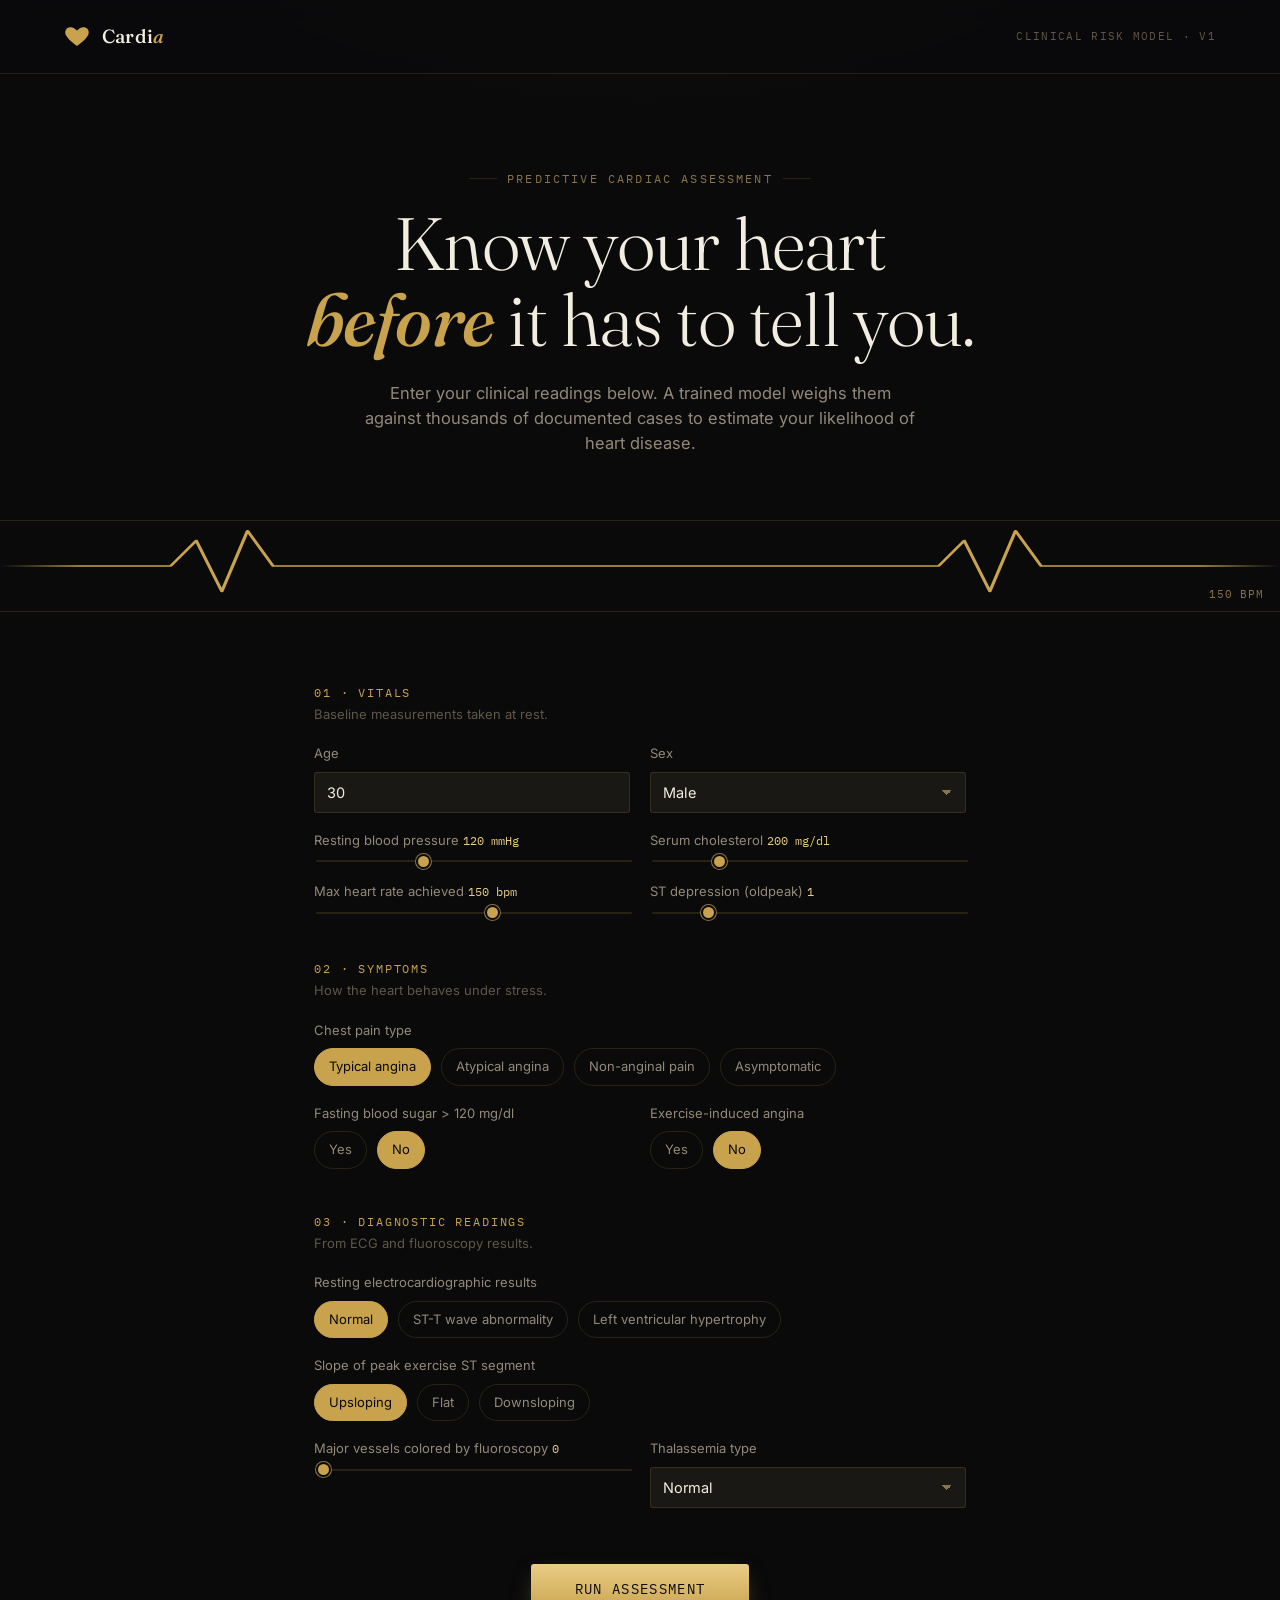
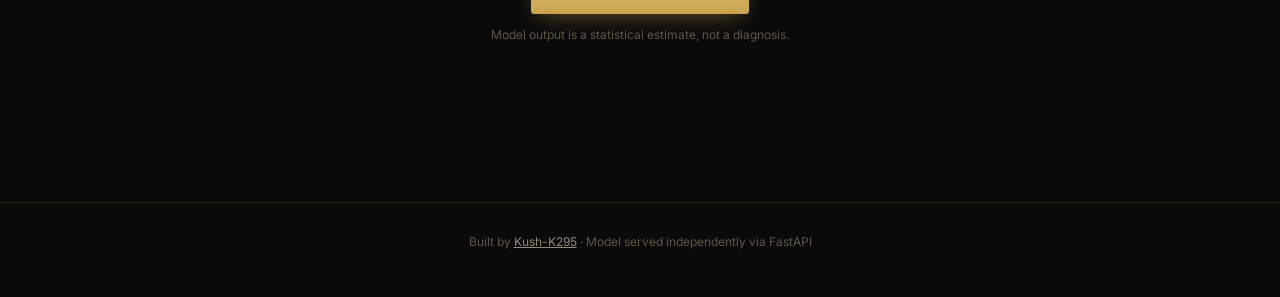
==== Heart_disease_ML_fullstack/Frontend2/index.html @ f75a144e "feat: decouple frontend into custom UI and add CORS middleware to backend API" ====
<!DOCTYPE html>
<html lang="en">
<head>
<meta charset="UTF-8">
<meta name="viewport" content="width=device-width, initial-scale=1.0">
<title>Cardia — Heart Disease Risk Assessment</title>
<link rel="preconnect" href="https://fonts.googleapis.com">
<link rel="preconnect" href="https://fonts.gstatic.com" crossorigin>
<link href="https://fonts.googleapis.com/css2?family=Fraunces:ital,opsz,wght@0,9..144,300;0,9..144,500;0,9..144,600;1,9..144,400&family=Inter:wght@400;500;600&family=IBM+Plex+Mono:wght@400;500&display=swap" rel="stylesheet">
<style>
  :root{
    --bg: #0a0a0b;
    --bg-elevated: #131210;
    --bg-card: #1a1814;
    --gold: #c8a24d;
    --gold-bright: #e9cd85;
    --gold-dim: #8a744a;
    --ink: #f2ede1;
    --ink-muted: #93897a;
    --ink-faint: #5f5748;
    --danger: #b7503f;
    --danger-glow: rgba(183, 80, 63, .35);
    --safe: #5b9678;
    --safe-glow: rgba(91, 150, 120, .35);
    --hairline: rgba(200, 162, 77, .16);
    --radius: 3px;
  }

  *{box-sizing: border-box;}
  html{scroll-behavior: smooth;}

  body{
    margin:0;
    background: var(--bg);
    background-image:
      radial-gradient(ellipse 900px 500px at 50% -10%, rgba(200,162,77,.07), transparent 60%);
    color: var(--ink);
    font-family: 'Inter', sans-serif;
    -webkit-font-smoothing: antialiased;
    line-height: 1.5;
  }

  ::selection{ background: var(--gold-dim); color: var(--bg); }

  a{ color: var(--gold); }

  /* ---------- NAV ---------- */
  nav{
    display:flex; align-items:center; justify-content:space-between;
    padding: 22px clamp(20px, 5vw, 64px);
    border-bottom: 1px solid var(--hairline);
    position: sticky; top:0; z-index: 50;
    background: rgba(10,10,11,.82);
    backdrop-filter: blur(10px);
  }
  .brand{ display:flex; align-items:center; gap:12px; }
  .brand-mark{
    width: 26px; height: 26px; position:relative;
    animation: heartbeat 2.4s ease-in-out infinite;
  }
  .brand-mark svg{ width:100%; height:100%; }
  .brand-name{
    font-family:'Fraunces', serif; font-weight:500; font-size: 19px;
    letter-spacing: .01em;
  }
  .brand-name em{ font-style: italic; color: var(--gold); }
  .nav-tag{
    font-family:'IBM Plex Mono', monospace; font-size: 11px;
    letter-spacing: .12em; text-transform: uppercase; color: var(--ink-faint);
  }
  @keyframes heartbeat{
    0%, 100%{ transform: scale(1); }
    18%{ transform: scale(1.16); }
    30%{ transform: scale(1); }
    42%{ transform: scale(1.08); }
    54%{ transform: scale(1); }
  }

  /* ---------- HERO ---------- */
  header.hero{
    padding: clamp(48px, 8vw, 96px) clamp(20px, 5vw, 64px) 0;
    max-width: 1080px; margin: 0 auto;
    text-align: center;
  }
  .eyebrow{
    font-family:'IBM Plex Mono', monospace; font-size: 12px; letter-spacing:.18em;
    text-transform: uppercase; color: var(--gold-dim); margin-bottom: 18px;
    display:flex; align-items:center; justify-content:center; gap: 10px;
  }
  .eyebrow::before, .eyebrow::after{ content:''; width: 28px; height:1px; background: var(--hairline); }
  h1{
    font-family:'Fraunces', serif; font-weight: 300; font-size: clamp(40px, 7vw, 74px);
    line-height: 1.04; margin: 0 0 22px; letter-spacing: -.01em;
  }
  h1 em{ font-style: italic; font-weight: 500; color: var(--gold); }
  .hero-sub{
    max-width: 560px; margin: 0 auto; color: var(--ink-muted); font-size: 16.5px;
  }

  /* ---------- ECG STRIP (signature element) ---------- */
  .ecg-strip{
    margin-top: clamp(40px, 6vw, 64px);
    height: 92px; overflow: hidden; position: relative;
    border-top: 1px solid var(--hairline); border-bottom: 1px solid var(--hairline);
  }
  .ecg-strip::before, .ecg-strip::after{
    content:''; position:absolute; top:0; bottom:0; width: 80px; z-index:2;
  }
  .ecg-strip::before{ left:0; background: linear-gradient(90deg, var(--bg), transparent); }
  .ecg-strip::after{ right:0; background: linear-gradient(270deg, var(--bg), transparent); }
  .ecg-track{
    display:flex; width: 200%; height:100%;
    animation: scrollECG 6s linear infinite;
  }
  .ecg-track.state-flat{ animation-duration: 9s; }
  .ecg-track.state-alarm{ animation-duration: 2.6s; }
  .ecg-track svg{ width: 50%; height:100%; flex-shrink:0; }
  @keyframes scrollECG{ from{ transform: translateX(0);} to{ transform: translateX(-50%);} }
  .ecg-readout{
    position:absolute; right: 16px; bottom: 8px; z-index:3;
    font-family:'IBM Plex Mono', monospace; font-size: 11px; color: var(--gold-dim);
    letter-spacing:.08em;
  }

  @media (prefers-reduced-motion: reduce){
    .brand-mark, .ecg-track{ animation: none !important; }
  }

  /* ---------- MAIN / FORM ---------- */
  main{
    max-width: 780px; margin: 0 auto; padding: clamp(40px, 6vw, 72px) clamp(20px, 5vw, 64px) 100px;
  }

  .section{ margin-bottom: 44px; opacity:0; transform: translateY(14px); transition: opacity .6s ease, transform .6s ease; }
  .section.in-view{ opacity:1; transform: translateY(0); }

  .section-label{
    font-family:'IBM Plex Mono', monospace; font-size: 11.5px; letter-spacing:.16em;
    text-transform: uppercase; color: var(--gold); margin-bottom: 4px;
  }
  .section-hint{ color: var(--ink-faint); font-size: 13px; margin-bottom: 20px; }

  .field-grid{ display:grid; grid-template-columns: 1fr 1fr; gap: 18px 20px; }
  .field{ display:flex; flex-direction: column; gap: 8px; }
  .field.full{ grid-column: 1 / -1; }
  .field label{ font-size: 13px; color: var(--ink-muted); }
  .field .value-tag{
    font-family:'IBM Plex Mono', monospace; color: var(--gold-bright); font-size: 12px;
  }

  input[type="number"], select{
    background: var(--bg-card); border: 1px solid var(--hairline); color: var(--ink);
    padding: 11px 12px; border-radius: var(--radius); font-family: inherit; font-size: 14.5px;
    outline: none; transition: border-color .2s ease, box-shadow .2s ease;
  }
  input[type="number"]:focus, select:focus, input[type="range"]:focus-visible{
    border-color: var(--gold); box-shadow: 0 0 0 3px rgba(200,162,77,.15);
  }
  select{ appearance: none; background-image: linear-gradient(45deg, transparent 50%, var(--gold-dim) 50%), linear-gradient(135deg, var(--gold-dim) 50%, transparent 50%); background-position: calc(100% - 18px) center, calc(100% - 13px) center; background-size: 5px 5px, 5px 5px; background-repeat: no-repeat; }

  input[type="range"]{
    -webkit-appearance: none; appearance: none; width: 100%; height: 2px; background: var(--hairline); border-radius: 2px; outline:none;
  }
  input[type="range"]::-webkit-slider-thumb{
    -webkit-appearance: none; appearance: none; width: 15px; height: 15px; border-radius: 50%;
    background: var(--gold); cursor: pointer; border: 2px solid var(--bg);
    box-shadow: 0 0 0 1px var(--gold-dim);
  }
  input[type="range"]::-moz-range-thumb{
    width: 15px; height: 15px; border-radius: 50%; background: var(--gold);
    cursor: pointer; border: 2px solid var(--bg); box-shadow: 0 0 0 1px var(--gold-dim);
  }

  .radio-row{ display:flex; flex-wrap: wrap; gap: 10px; }
  .radio-pill{ position: relative; }
  .radio-pill input{ position:absolute; opacity:0; inset:0; cursor:pointer; }
  .radio-pill span{
    display:inline-flex; align-items:center; padding: 8px 14px; border-radius: 999px;
    border: 1px solid var(--hairline); font-size: 13px; color: var(--ink-muted);
    transition: all .18s ease; cursor:pointer;
  }
  .radio-pill input:checked + span{
    border-color: var(--gold); color: var(--bg); background: var(--gold);
  }
  .radio-pill input:focus-visible + span{ outline: 2px solid var(--gold-bright); outline-offset:2px; }

  /* ---------- PREDICT BUTTON ---------- */
  .predict-wrap{ text-align:center; margin-top: 56px; }
  button.predict{
    font-family: 'IBM Plex Mono', monospace; letter-spacing:.1em; text-transform: uppercase;
    font-size: 13.5px; color: var(--bg); background: linear-gradient(180deg, var(--gold-bright), var(--gold));
    border: none; padding: 16px 44px; border-radius: var(--radius); cursor: pointer;
    box-shadow: 0 8px 24px -8px rgba(200,162,77,.5);
    transition: transform .15s ease, box-shadow .15s ease;
  }
  button.predict:hover{ transform: translateY(-1px); box-shadow: 0 10px 28px -6px rgba(200,162,77,.6); }
  button.predict:active{ transform: translateY(0); }
  button.predict:disabled{ opacity:.6; cursor: progress; }
  .predict-note{ margin-top:12px; font-size:12px; color: var(--ink-faint); }

  /* ---------- RESULT ---------- */
  .result{
    margin-top: 56px; border: 1px solid var(--hairline); border-radius: 6px;
    background: var(--bg-elevated); overflow: hidden;
    max-height: 0; opacity:0; transition: max-height .5s ease, opacity .5s ease;
  }
  .result.open{ max-height: 600px; opacity:1; }
  .result-inner{ padding: 28px clamp(20px,4vw,36px) 32px; }
  .result-top{ display:flex; align-items:baseline; justify-content: space-between; flex-wrap:wrap; gap:10px; margin-bottom: 6px;}
  .result-label{ font-family:'IBM Plex Mono', monospace; font-size: 11px; letter-spacing:.16em; text-transform:uppercase; color: var(--ink-faint); }
  .result-verdict{ font-family:'Fraunces', serif; font-size: 26px; font-weight:500; }
  .result-verdict.risk{ color: var(--danger); }
  .result-verdict.clear{ color: var(--safe); }
  .result-copy{ color: var(--ink-muted); font-size: 14.5px; max-width: 56ch; margin: 10px 0 20px; }

  .confidence-row{ display:flex; align-items:center; gap:14px; margin-top: 4px; }
  .confidence-bar{ flex:1; height:5px; background: var(--hairline); border-radius: 3px; overflow:hidden; }
  .confidence-fill{ height:100%; border-radius:3px; transition: width .8s cubic-bezier(.2,.8,.2,1); }
  .confidence-fill.risk{ background: var(--danger); }
  .confidence-fill.clear{ background: var(--safe); }
  .confidence-num{ font-family:'IBM Plex Mono', monospace; font-size: 13px; color: var(--ink-muted); white-space:nowrap; }

  .disclaimer{
    font-size: 12px; color: var(--ink-faint); border-top: 1px solid var(--hairline);
    margin-top: 22px; padding-top: 16px;
  }

  .error-note{
    margin-top: 56px; border: 1px solid var(--danger-glow); background: rgba(183,80,63,.08);
    border-radius: 6px; padding: 18px 22px; color: var(--ink-muted); font-size: 13.5px; display:none;
  }
  .error-note.show{ display:block; }
  .error-note code{ color: var(--gold-bright); font-family:'IBM Plex Mono', monospace; }

  footer{
    text-align:center; padding: 30px 20px 46px; color: var(--ink-faint); font-size: 12px;
    border-top: 1px solid var(--hairline);
  }
  footer a{ color: var(--ink-muted); }

  @media (max-width: 560px){
    .field-grid{ grid-template-columns: 1fr; }
  }
</style>
</head>
<body>

<nav>
  <div class="brand">
    <div class="brand-mark">
      <svg viewBox="0 0 24 24" fill="none"><path d="M12 21s-7.5-4.9-10.2-9.8C.2 8.4 1.6 4.7 5.1 4c2.3-.5 4.4.6 6.9 3 2.5-2.4 4.6-3.5 6.9-3 3.5.7 4.9 4.4 3.3 7.2C19.5 16.1 12 21 12 21z" fill="#c8a24d"/></svg>
    </div>
    <div class="brand-name">Cardi<em>a</em></div>
  </div>
  <div class="nav-tag">Clinical Risk Model · v1</div>
</nav>

<header class="hero">
  <div class="eyebrow">Predictive Cardiac Assessment</div>
  <h1>Know your heart<br><em>before</em> it has to tell you.</h1>
  <p class="hero-sub">Enter your clinical readings below. A trained model weighs them against thousands of documented cases to estimate your likelihood of heart disease.</p>
</header>

<div class="ecg-strip">
  <div class="ecg-track" id="ecgTrack">
    <svg viewBox="0 0 600 92" preserveAspectRatio="none"><path d="M0,46 L60,46 L80,46 L92,20 L104,72 L116,10 L128,46 L150,46 L440,46 L452,20 L464,72 L476,10 L488,46 L600,46" stroke="#c8a24d" stroke-width="1.6" fill="none" stroke-linecap="round" stroke-linejoin="round"/></svg>
    <svg viewBox="0 0 600 92" preserveAspectRatio="none"><path d="M0,46 L60,46 L80,46 L92,20 L104,72 L116,10 L128,46 L150,46 L440,46 L452,20 L464,72 L476,10 L488,46 L600,46" stroke="#c8a24d" stroke-width="1.6" fill="none" stroke-linecap="round" stroke-linejoin="round"/></svg>
  </div>
  <div class="ecg-readout" id="ecgReadout">— BPM</div>
</div>

<main>

  <form id="predictForm">

    <div class="section" data-reveal>
      <div class="section-label">01 · Vitals</div>
      <div class="section-hint">Baseline measurements taken at rest.</div>
      <div class="field-grid">
        <div class="field">
          <label for="age">Age</label>
          <input type="number" id="age" min="10" max="100" value="30" required>
        </div>
        <div class="field">
          <label for="sex">Sex</label>
          <select id="sex">
            <option value="1">Male</option>
            <option value="0">Female</option>
          </select>
        </div>
        <div class="field">
          <label>Resting blood pressure <span class="value-tag" id="bpVal">120 mmHg</span></label>
          <input type="range" id="trestbps" min="80" max="200" value="120">
        </div>
        <div class="field">
          <label>Serum cholesterol <span class="value-tag" id="cholVal">200 mg/dl</span></label>
          <input type="range" id="chol" min="100" max="600" value="200">
        </div>
        <div class="field">
          <label>Max heart rate achieved <span class="value-tag" id="thalachVal">150 bpm</span></label>
          <input type="range" id="thalach" min="60" max="220" value="150">
        </div>
        <div class="field">
          <label>ST depression (oldpeak) <span class="value-tag" id="oldpeakVal">1.0</span></label>
          <input type="range" id="oldpeak" min="0" max="6.2" step="0.1" value="1.0">
        </div>
      </div>
    </div>

    <div class="section" data-reveal>
      <div class="section-label">02 · Symptoms</div>
      <div class="section-hint">How the heart behaves under stress.</div>
      <div class="field-grid">
        <div class="field full">
          <label>Chest pain type</label>
          <div class="radio-row" id="cpGroup">
            <label class="radio-pill"><input type="radio" name="cp" value="0" checked><span>Typical angina</span></label>
            <label class="radio-pill"><input type="radio" name="cp" value="1"><span>Atypical angina</span></label>
            <label class="radio-pill"><input type="radio" name="cp" value="2"><span>Non-anginal pain</span></label>
            <label class="radio-pill"><input type="radio" name="cp" value="3"><span>Asymptomatic</span></label>
          </div>
        </div>
        <div class="field">
          <label>Fasting blood sugar &gt; 120 mg/dl</label>
          <div class="radio-row" id="fbsGroup">
            <label class="radio-pill"><input type="radio" name="fbs" value="1"><span>Yes</span></label>
            <label class="radio-pill"><input type="radio" name="fbs" value="0" checked><span>No</span></label>
          </div>
        </div>
        <div class="field">
          <label>Exercise-induced angina</label>
          <div class="radio-row" id="exangGroup">
            <label class="radio-pill"><input type="radio" name="exang" value="1"><span>Yes</span></label>
            <label class="radio-pill"><input type="radio" name="exang" value="0" checked><span>No</span></label>
          </div>
        </div>
      </div>
    </div>

    <div class="section" data-reveal>
      <div class="section-label">03 · Diagnostic readings</div>
      <div class="section-hint">From ECG and fluoroscopy results.</div>
      <div class="field-grid">
        <div class="field full">
          <label>Resting electrocardiographic results</label>
          <div class="radio-row" id="restecgGroup">
            <label class="radio-pill"><input type="radio" name="restecg" value="0" checked><span>Normal</span></label>
            <label class="radio-pill"><input type="radio" name="restecg" value="1"><span>ST-T wave abnormality</span></label>
            <label class="radio-pill"><input type="radio" name="restecg" value="2"><span>Left ventricular hypertrophy</span></label>
          </div>
        </div>
        <div class="field full">
          <label>Slope of peak exercise ST segment</label>
          <div class="radio-row" id="slopeGroup">
            <label class="radio-pill"><input type="radio" name="slope" value="0" checked><span>Upsloping</span></label>
            <label class="radio-pill"><input type="radio" name="slope" value="1"><span>Flat</span></label>
            <label class="radio-pill"><input type="radio" name="slope" value="2"><span>Downsloping</span></label>
          </div>
        </div>
        <div class="field">
          <label>Major vessels colored by fluoroscopy <span class="value-tag" id="caVal">0</span></label>
          <input type="range" id="ca" min="0" max="3" step="1" value="0">
        </div>
        <div class="field">
          <label>Thalassemia type</label>
          <select id="thal">
            <option value="1">Normal</option>
            <option value="2">Fixed defect</option>
            <option value="3">Reversable defect</option>
          </select>
        </div>
      </div>
    </div>

    <div class="predict-wrap">
      <button type="submit" class="predict" id="predictBtn">Run Assessment</button>
      <div class="predict-note">Model output is a statistical estimate, not a diagnosis.</div>
    </div>

  </form>

  <div class="result" id="resultBox">
    <div class="result-inner">
      <div class="result-top">
        <div class="result-label">Assessment result</div>
        <div class="result-label" id="resultTimestamp"></div>
      </div>
      <div class="result-verdict" id="resultVerdict">—</div>
      <p class="result-copy" id="resultCopy"></p>
      <div class="confidence-row" id="confidenceRow" style="display:none;">
        <span class="confidence-num">Confidence</span>
        <div class="confidence-bar"><div class="confidence-fill" id="confidenceFill" style="width:0%"></div></div>
        <span class="confidence-num" id="confidenceNum">—</span>
      </div>
      <div class="disclaimer">This tool weighs your inputs against a limited historical dataset and is built for demonstration. It does not replace a cardiologist. If you're experiencing chest pain, shortness of breath, or other acute symptoms, seek medical care immediately.</div>
    </div>
  </div>

  <div class="error-note" id="errorNote">
    Couldn't reach the model right now — <span id="errorDetail">the request failed.</span> If you're running this yourself, confirm the backend is awake at <code>/predict</code> and that CORS is enabled for this origin.
  </div>

</main>

<footer>
  Built by <a href="https://github.com/Kush-K295" target="_blank" rel="noopener">Kush-K295</a> · Model served independently via FastAPI
</footer>

<script>
  // ---------- embedded SFX (base64, no external files needed) ----------
  const SFX_HIGH_HONOR = "[data-uri]";
  const SFX_LOW_HONOR = "[data-uri]";
  function playSFX(dataUri) {
    const audio = new Audio(dataUri);
    audio.volume = 0.6;
    audio.play().catch(() => { /* autoplay may be blocked until user interacts; ignore */ });
  }

  // ---------- live value readouts ----------
  const bindRange = (id, tagId, suffix) => {
    const el = document.getElementById(id);
    const tag = document.getElementById(tagId);
    const update = () => tag.textContent = `${el.value}${suffix}`;
    el.addEventListener('input', update);
    update();
  };
  bindRange('trestbps', 'bpVal', ' mmHg');
  bindRange('chol', 'cholVal', ' mg/dl');
  bindRange('thalach', 'thalachVal', ' bpm');
  bindRange('oldpeak', 'oldpeakVal', '');
  bindRange('ca', 'caVal', '');

  // ---------- scroll reveal ----------
  const revealEls = document.querySelectorAll('[data-reveal]');
  const io = new IntersectionObserver((entries) => {
    entries.forEach(e => { if (e.isIntersecting) e.target.classList.add('in-view'); });
  }, { threshold: 0.15 });
  revealEls.forEach(el => io.observe(el));

  // ---------- ECG readout number (cosmetic, ties to max heart rate field) ----------
  const thalachInput = document.getElementById('thalach');
  const ecgReadout = document.getElementById('ecgReadout');
  const updateReadout = () => ecgReadout.textContent = `${thalachInput.value} BPM`;
  thalachInput.addEventListener('input', updateReadout);
  updateReadout();

  // ---------- submit ----------
  const form = document.getElementById('predictForm');
  const btn = document.getElementById('predictBtn');
  const resultBox = document.getElementById('resultBox');
  const resultVerdict = document.getElementById('resultVerdict');
  const resultCopy = document.getElementById('resultCopy');
  const resultTimestamp = document.getElementById('resultTimestamp');
  const errorNote = document.getElementById('errorNote');
  const errorDetail = document.getElementById('errorDetail');
  const ecgTrack = document.getElementById('ecgTrack');
  const confidenceRow = document.getElementById('confidenceRow');
  const confidenceFill = document.getElementById('confidenceFill');
  const confidenceNum = document.getElementById('confidenceNum');

  const API_URL = "https://heart-disease-prediction-g7q5.onrender.com/predict";

  const val = (id) => document.getElementById(id).value;
  const radio = (name) => document.querySelector(`input[name="${name}"]:checked`).value;

  form.addEventListener('submit', async (e) => {
    e.preventDefault();
    errorNote.classList.remove('show');
    resultBox.classList.remove('open');
    btn.disabled = true;
    btn.textContent = 'Reading pulse…';
    ecgTrack.classList.add('state-alarm');

    const payload = {
      age: Number(val('age')),
      trestbps: Number(val('trestbps')),
      chol: Number(val('chol')),
      thalach: Number(val('thalach')),
      oldpeak: Number(val('oldpeak')),
      sex: Number(val('sex')),
      cp: Number(radio('cp')),
      fbs: Number(radio('fbs')),
      restecg: Number(radio('restecg')),
      exang: Number(radio('exang')),
      slope: Number(radio('slope')),
      ca: Number(val('ca')),
      thal: Number(val('thal'))
    };

    try {
      const res = await fetch(API_URL, {
        method: 'POST',
        headers: { 'Content-Type': 'application/json' },
        body: JSON.stringify(payload)
      });

      if (!res.ok) throw new Error(`Server responded ${res.status}`);
      const data = await res.json();

      const isRisk = data.prediction === 0;
      resultVerdict.textContent = isRisk ? 'Elevated likelihood' : 'Low likelihood';
      resultVerdict.className = 'result-verdict ' + (isRisk ? 'risk' : 'clear');
      resultCopy.textContent = isRisk
        ? 'Your inputs align with patterns the model associates with heart disease. Please consult a doctor for a full clinical evaluation.'
        : 'Your inputs align with patterns the model associates with a healthy heart. Keep up the habits that got you here.';
      resultTimestamp.textContent = new Date().toLocaleTimeString([], {hour:'2-digit', minute:'2-digit'});

      if (typeof data.confidence === 'number') {
        const pct = Math.round(data.confidence * 100);
        confidenceRow.style.display = 'flex';
        confidenceFill.className = 'confidence-fill ' + (isRisk ? 'risk' : 'clear');
        confidenceFill.style.width = pct + '%';
        confidenceNum.textContent = pct + '%';
      } else {
        confidenceRow.style.display = 'none';
      }

      ecgTrack.classList.remove('state-alarm');
      ecgTrack.classList.toggle('state-flat', isRisk);
      resultBox.classList.add('open');
      resultBox.scrollIntoView({ behavior: 'smooth', block: 'center' });
      playSFX(isRisk ? SFX_LOW_HONOR : SFX_HIGH_HONOR);

    } catch (err) {
      ecgTrack.classList.remove('state-alarm');
      errorDetail.textContent = err.message || 'the request failed.';
      errorNote.classList.add('show');
    } finally {
      btn.disabled = false;
      btn.textContent = 'Run Assessment';
    }
  });
</script>

</body>
</html>
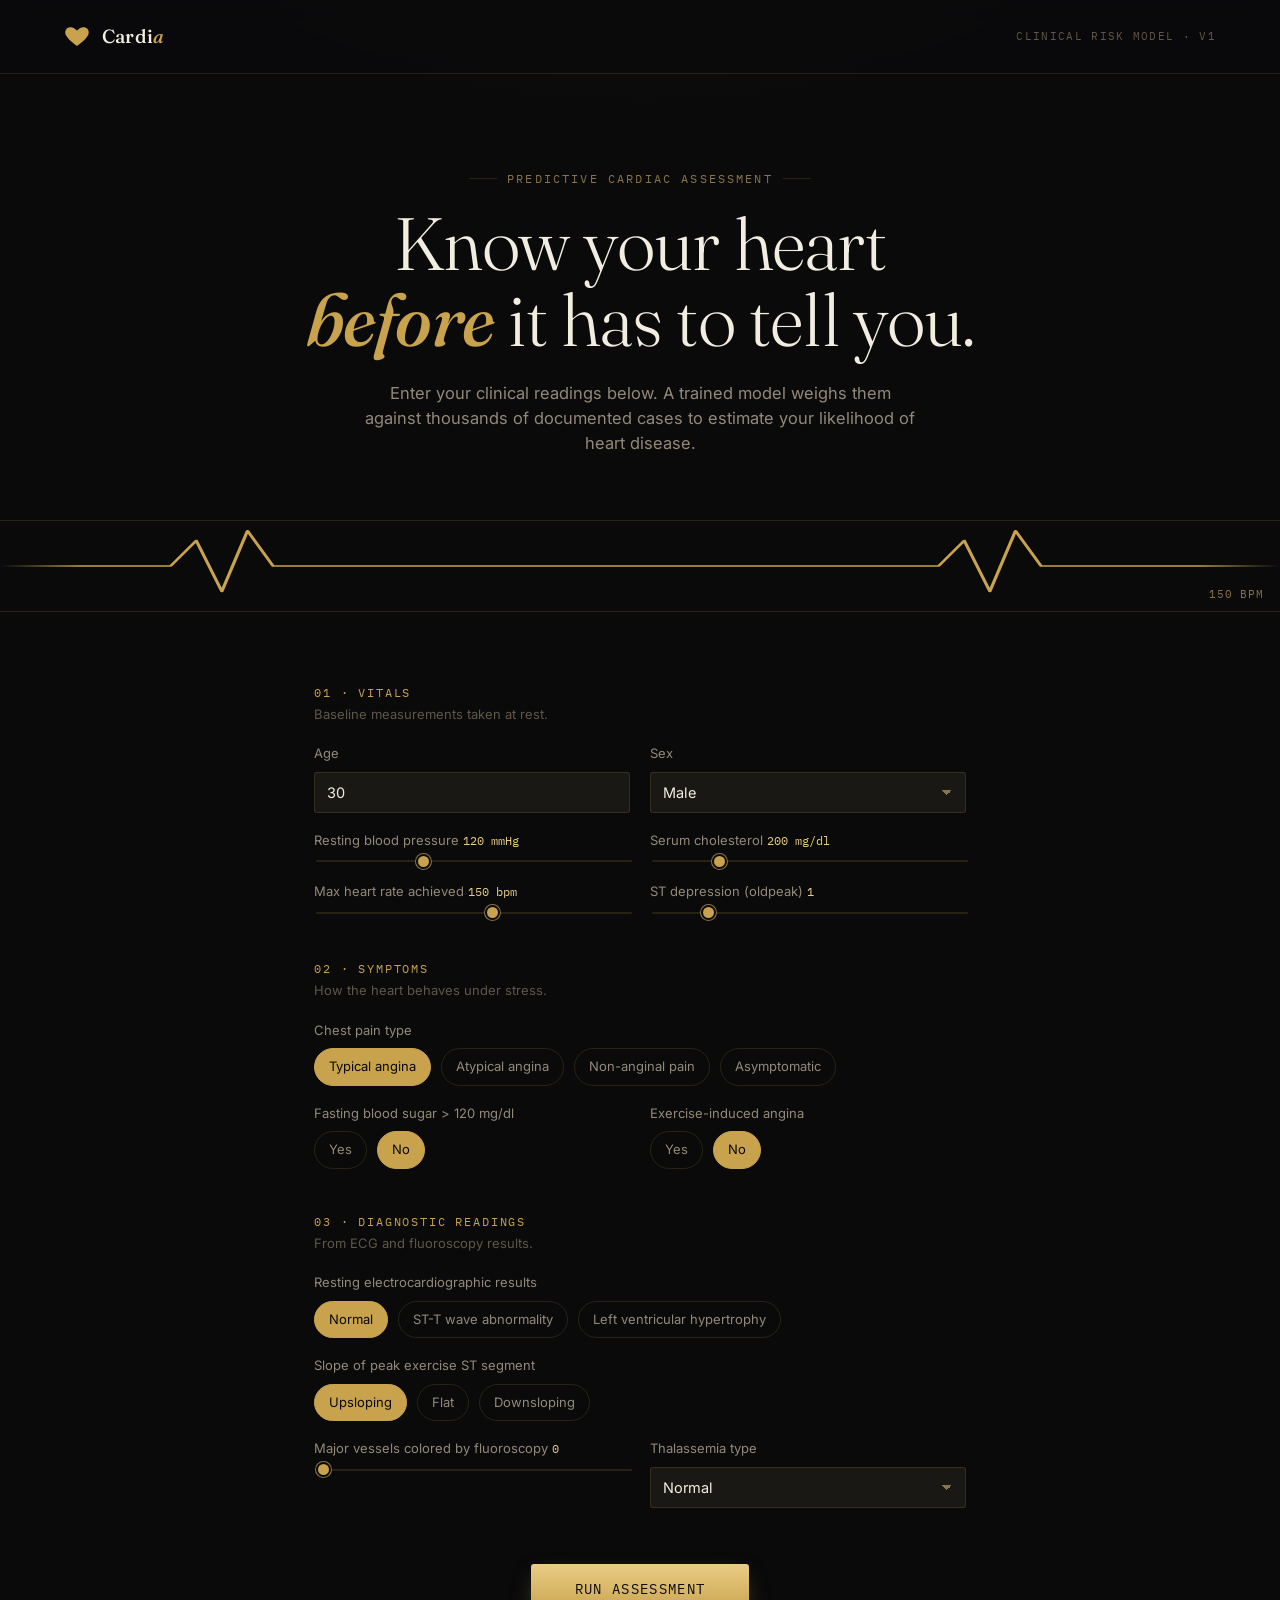
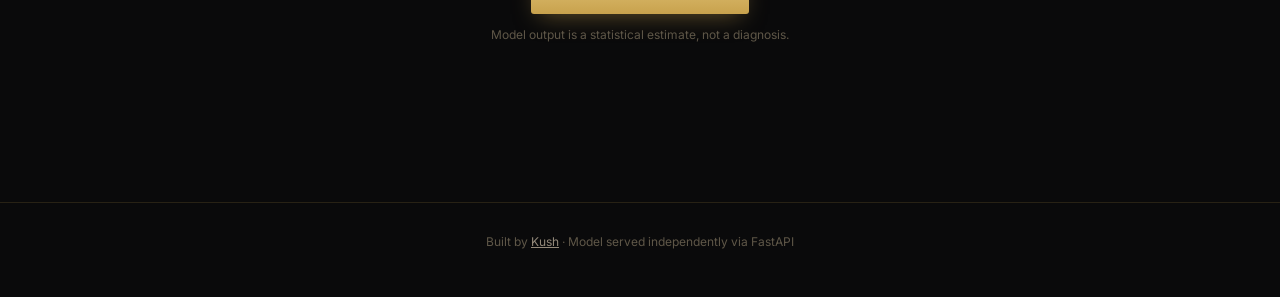
==== commit cd810427: "Updated the browser tab icon" ====
--- a/Heart_disease_ML_fullstack/Frontend2/index.html
+++ b/Heart_disease_ML_fullstack/Frontend2/index.html
@@ -4,6 +4,7 @@
 <meta charset="UTF-8">
 <meta name="viewport" content="width=device-width, initial-scale=1.0">
 <title>Cardia — Heart Disease Risk Assessment</title>
+<link rel="icon" type="image/svg+xml" href="data:image/svg+xml,%3Csvg xmlns='http://www.w3.org/2000/svg' viewBox='0 0 24 24'%3E%3Cpath d='M12 21s-7.5-4.9-10.2-9.8C.2 8.4 1.6 4.7 5.1 4c2.3-.5 4.4.6 6.9 3 2.5-2.4 4.6-3.5 6.9-3 3.5.7 4.9 4.4 3.3 7.2C19.5 16.1 12 21 12 21z' fill='%23c8a24d'/%3E%3C/svg%3E">
 <link rel="preconnect" href="https://fonts.googleapis.com">
 <link rel="preconnect" href="https://fonts.gstatic.com" crossorigin>
 <link href="https://fonts.googleapis.com/css2?family=Fraunces:ital,opsz,wght@0,9..144,300;0,9..144,500;0,9..144,600;1,9..144,400&family=Inter:wght@400;500;600&family=IBM+Plex+Mono:wght@400;500&display=swap" rel="stylesheet">
@@ -403,7 +404,7 @@
 </main>
 
 <footer>
-  Built by <a href="https://github.com/Kush-K295" target="_blank" rel="noopener">Kush-K295</a> · Model served independently via FastAPI
+  Built by <a href="https://github.com/Kush-K295" target="_blank" rel="noopener">Kush</a> · Model served independently via FastAPI
 </footer>
 
 <script>
